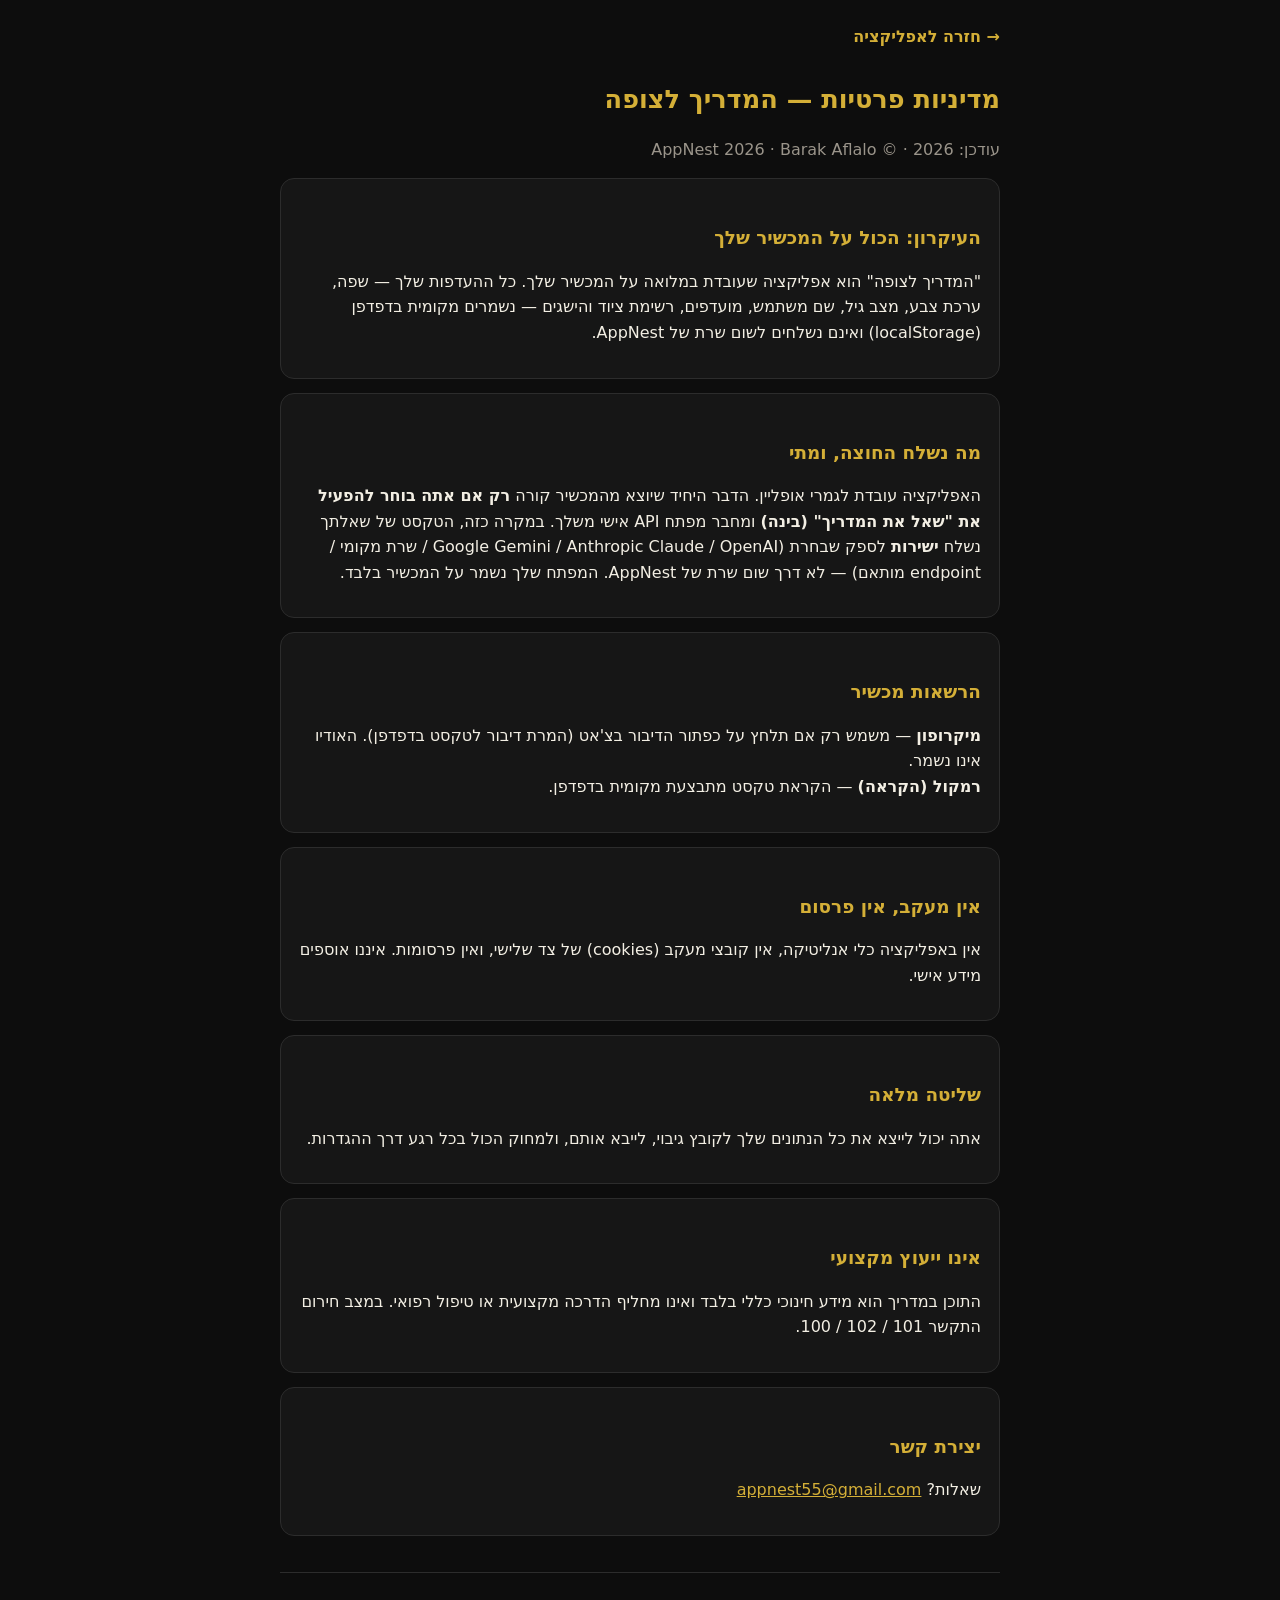
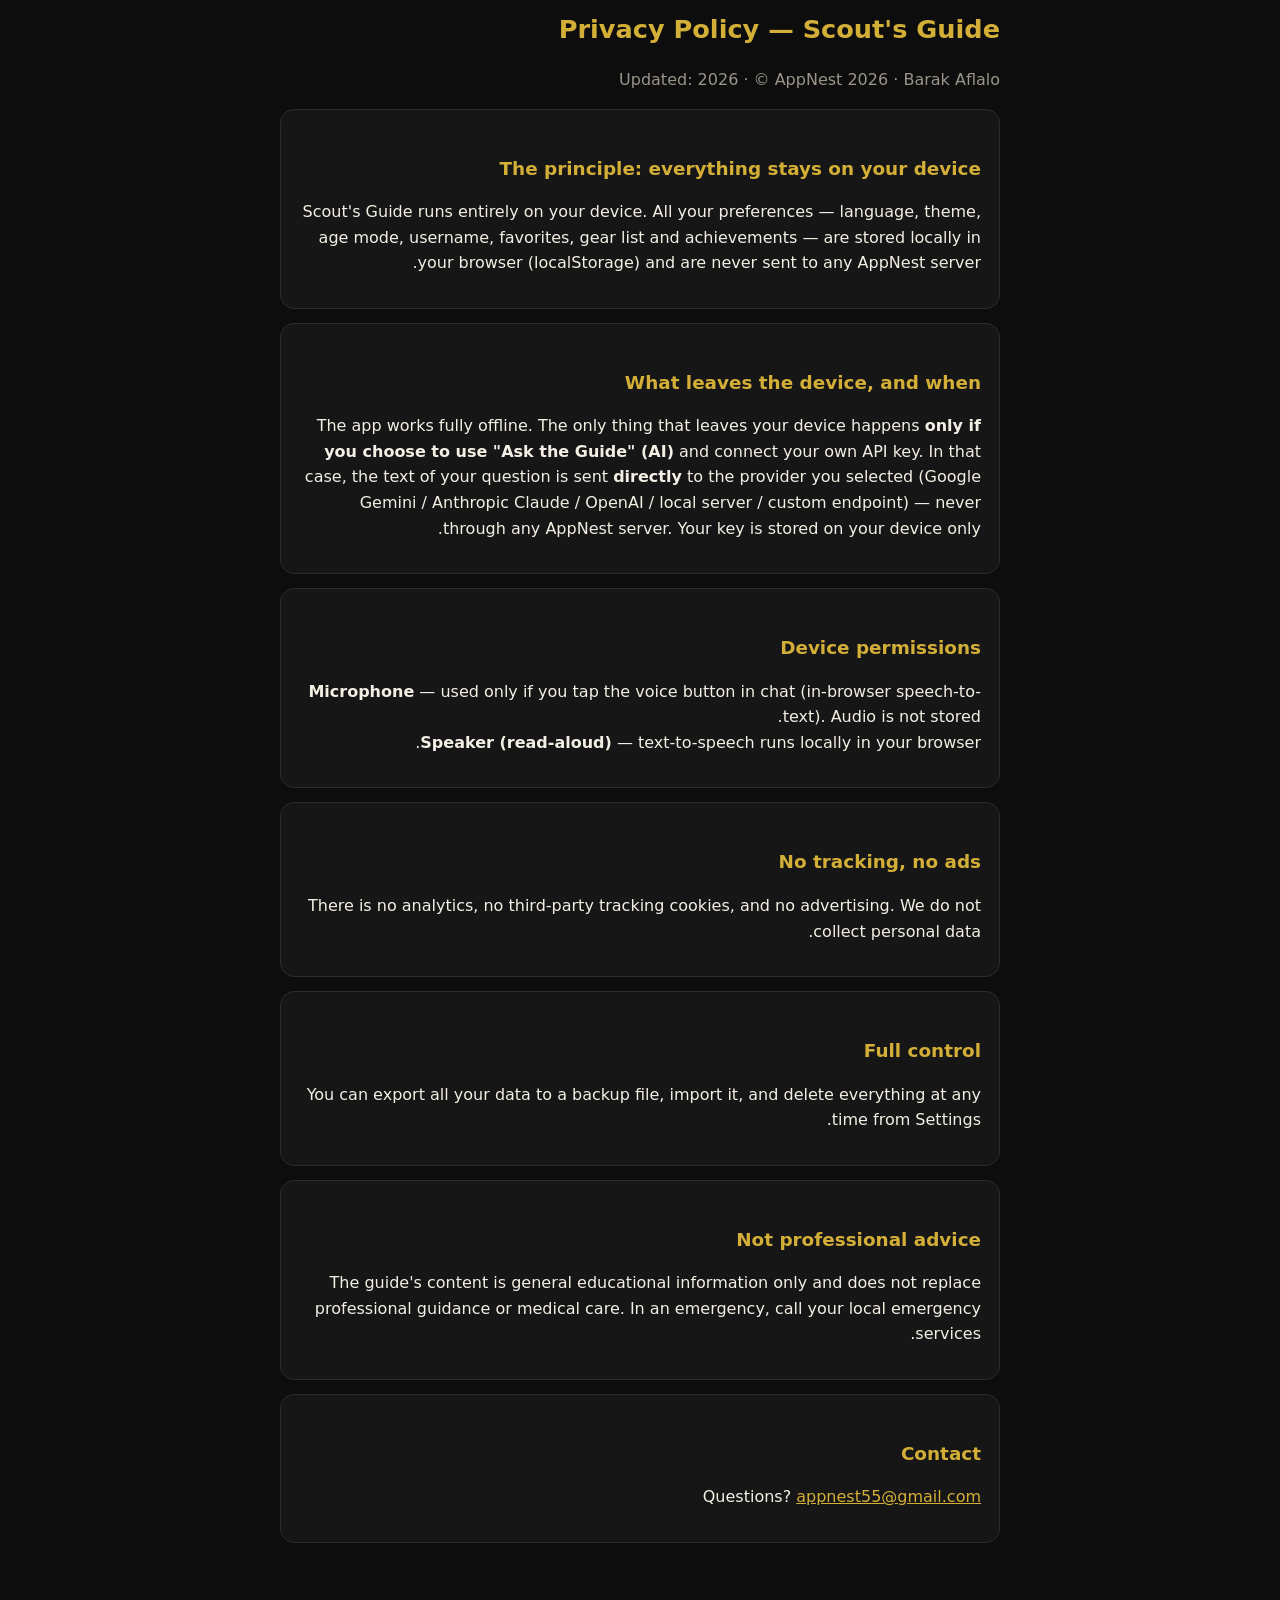
==== privacy_policy.html @ d397d105 "Add files via upload" ====
<!DOCTYPE html>
<html lang="he" dir="rtl">
<head>
<meta charset="UTF-8">
<meta name="viewport" content="width=device-width, initial-scale=1">
<title>מדיניות פרטיות — המדריך לצופה</title>
<style>
:root{--accent:#d4af37;--bg:#0d0d0d;--card:#161616;--text:#f3efe4;--muted:#9a948a;--line:#2c2c2c;}
body{margin:0;background:var(--bg);color:var(--text);font-family:"Segoe UI",system-ui,Arial,sans-serif;line-height:1.6;}
.wrap{max-width:720px;margin:0 auto;padding:24px 18px 60px;}
h1{color:var(--accent);font-size:1.6em;} h2{color:var(--accent);font-size:1.15em;margin-top:28px;}
.card{background:var(--card);border:1px solid var(--line);border-radius:14px;padding:16px 18px;margin:14px 0;}
a{color:var(--accent);} .muted{color:var(--muted);} hr{border:none;border-top:1px solid var(--line);margin:36px 0;}
.back{display:inline-block;color:var(--accent);text-decoration:none;font-weight:700;margin-bottom:12px;}
</style>
</head>
<body>
<div class="wrap">
<a class="back" href="index.html">→ חזרה לאפליקציה</a>

<!-- ===== HEBREW ===== -->
<h1>מדיניות פרטיות — המדריך לצופה</h1>
<p class="muted">עודכן: 2026 · © AppNest 2026 · Barak Aflalo</p>

<div class="card">
<h2>העיקרון: הכול על המכשיר שלך</h2>
<p>"המדריך לצופה" הוא אפליקציה שעובדת במלואה על המכשיר שלך. כל ההעדפות שלך — שפה, ערכת צבע, מצב גיל, שם משתמש, מועדפים, רשימת ציוד והישגים — נשמרים מקומית בדפדפן (localStorage) ואינם נשלחים לשום שרת של AppNest.</p>
</div>

<div class="card">
<h2>מה נשלח החוצה, ומתי</h2>
<p>האפליקציה עובדת לגמרי אופליין. הדבר היחיד שיוצא מהמכשיר קורה <b>רק אם אתה בוחר להפעיל את "שאל את המדריך" (בינה)</b> ומחבר מפתח API אישי משלך. במקרה כזה, הטקסט של שאלתך נשלח <b>ישירות</b> לספק שבחרת (Google Gemini / Anthropic Claude / OpenAI / שרת מקומי / endpoint מותאם) — לא דרך שום שרת של AppNest. המפתח שלך נשמר על המכשיר בלבד.</p>
</div>

<div class="card">
<h2>הרשאות מכשיר</h2>
<p><b>מיקרופון</b> — משמש רק אם תלחץ על כפתור הדיבור בצ'אט (המרת דיבור לטקסט בדפדפן). האודיו אינו נשמר.<br>
<b>רמקול (הקראה)</b> — הקראת טקסט מתבצעת מקומית בדפדפן.</p>
</div>

<div class="card">
<h2>אין מעקב, אין פרסום</h2>
<p>אין באפליקציה כלי אנליטיקה, אין קובצי מעקב (cookies) של צד שלישי, ואין פרסומות. איננו אוספים מידע אישי.</p>
</div>

<div class="card">
<h2>שליטה מלאה</h2>
<p>אתה יכול לייצא את כל הנתונים שלך לקובץ גיבוי, לייבא אותם, ולמחוק הכול בכל רגע דרך ההגדרות.</p>
</div>

<div class="card">
<h2>אינו ייעוץ מקצועי</h2>
<p>התוכן במדריך הוא מידע חינוכי כללי בלבד ואינו מחליף הדרכה מקצועית או טיפול רפואי. במצב חירום התקשר 101 / 102 / 100.</p>
</div>

<div class="card">
<h2>יצירת קשר</h2>
<p>שאלות? <a href="mailto:appnest55@gmail.com">appnest55@gmail.com</a></p>
</div>

<hr>

<!-- ===== ENGLISH ===== -->
<h1>Privacy Policy — Scout's Guide</h1>
<p class="muted">Updated: 2026 · © AppNest 2026 · Barak Aflalo</p>

<div class="card">
<h2>The principle: everything stays on your device</h2>
<p>Scout's Guide runs entirely on your device. All your preferences — language, theme, age mode, username, favorites, gear list and achievements — are stored locally in your browser (localStorage) and are never sent to any AppNest server.</p>
</div>

<div class="card">
<h2>What leaves the device, and when</h2>
<p>The app works fully offline. The only thing that leaves your device happens <b>only if you choose to use "Ask the Guide" (AI)</b> and connect your own API key. In that case, the text of your question is sent <b>directly</b> to the provider you selected (Google Gemini / Anthropic Claude / OpenAI / local server / custom endpoint) — never through any AppNest server. Your key is stored on your device only.</p>
</div>

<div class="card">
<h2>Device permissions</h2>
<p><b>Microphone</b> — used only if you tap the voice button in chat (in-browser speech-to-text). Audio is not stored.<br>
<b>Speaker (read-aloud)</b> — text-to-speech runs locally in your browser.</p>
</div>

<div class="card">
<h2>No tracking, no ads</h2>
<p>There is no analytics, no third-party tracking cookies, and no advertising. We do not collect personal data.</p>
</div>

<div class="card">
<h2>Full control</h2>
<p>You can export all your data to a backup file, import it, and delete everything at any time from Settings.</p>
</div>

<div class="card">
<h2>Not professional advice</h2>
<p>The guide's content is general educational information only and does not replace professional guidance or medical care. In an emergency, call your local emergency services.</p>
</div>

<div class="card">
<h2>Contact</h2>
<p>Questions? <a href="mailto:appnest55@gmail.com">appnest55@gmail.com</a></p>
</div>

</div>
</body>
</html>
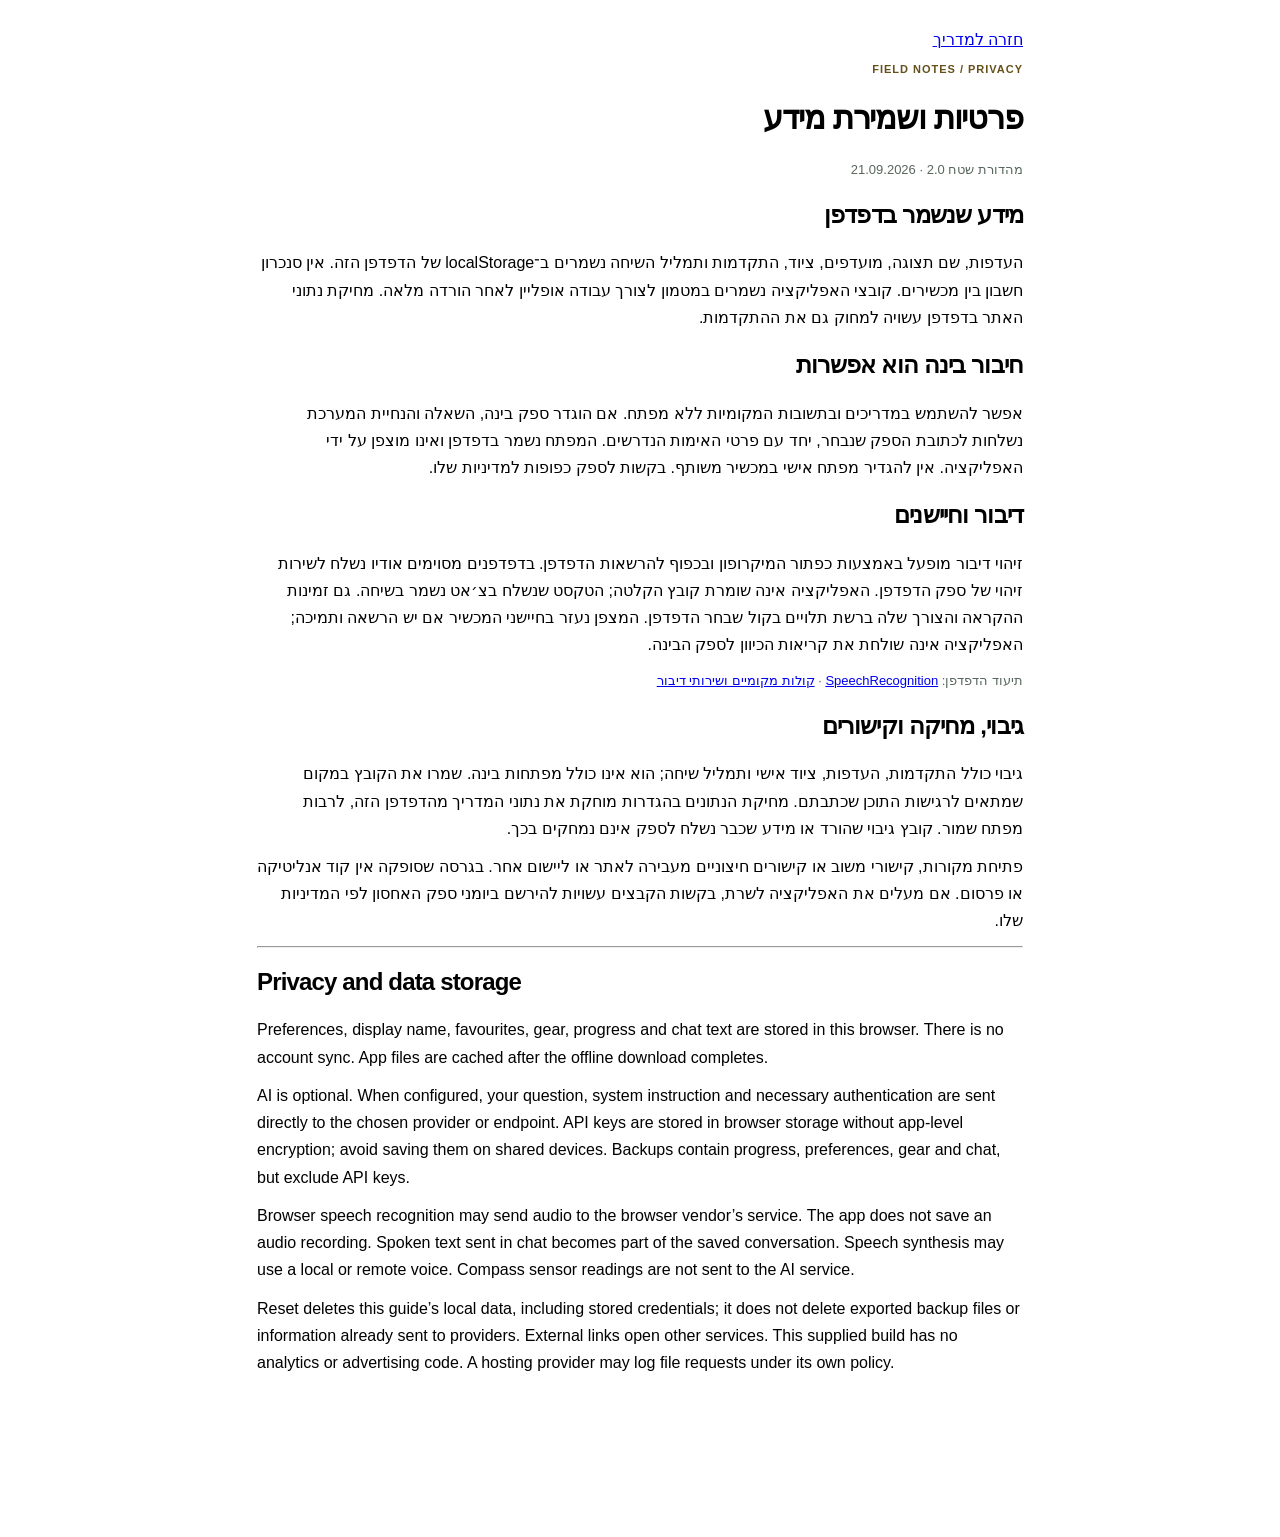
==== commit 1b7cce74: "Add files via upload" ====
--- a/privacy_policy.html
+++ b/privacy_policy.html
@@ -1,105 +1 @@
-<!DOCTYPE html>
-<html lang="he" dir="rtl">
-<head>
-<meta charset="UTF-8">
-<meta name="viewport" content="width=device-width, initial-scale=1">
-<title>מדיניות פרטיות — המדריך לצופה</title>
-<style>
-:root{--accent:#d4af37;--bg:#0d0d0d;--card:#161616;--text:#f3efe4;--muted:#9a948a;--line:#2c2c2c;}
-body{margin:0;background:var(--bg);color:var(--text);font-family:"Segoe UI",system-ui,Arial,sans-serif;line-height:1.6;}
-.wrap{max-width:720px;margin:0 auto;padding:24px 18px 60px;}
-h1{color:var(--accent);font-size:1.6em;} h2{color:var(--accent);font-size:1.15em;margin-top:28px;}
-.card{background:var(--card);border:1px solid var(--line);border-radius:14px;padding:16px 18px;margin:14px 0;}
-a{color:var(--accent);} .muted{color:var(--muted);} hr{border:none;border-top:1px solid var(--line);margin:36px 0;}
-.back{display:inline-block;color:var(--accent);text-decoration:none;font-weight:700;margin-bottom:12px;}
-</style>
-</head>
-<body>
-<div class="wrap">
-<a class="back" href="index.html">→ חזרה לאפליקציה</a>
-
-<!-- ===== HEBREW ===== -->
-<h1>מדיניות פרטיות — המדריך לצופה</h1>
-<p class="muted">עודכן: 2026 · © AppNest 2026 · Barak Aflalo</p>
-
-<div class="card">
-<h2>העיקרון: הכול על המכשיר שלך</h2>
-<p>"המדריך לצופה" הוא אפליקציה שעובדת במלואה על המכשיר שלך. כל ההעדפות שלך — שפה, ערכת צבע, מצב גיל, שם משתמש, מועדפים, רשימת ציוד והישגים — נשמרים מקומית בדפדפן (localStorage) ואינם נשלחים לשום שרת של AppNest.</p>
-</div>
-
-<div class="card">
-<h2>מה נשלח החוצה, ומתי</h2>
-<p>האפליקציה עובדת לגמרי אופליין. הדבר היחיד שיוצא מהמכשיר קורה <b>רק אם אתה בוחר להפעיל את "שאל את המדריך" (בינה)</b> ומחבר מפתח API אישי משלך. במקרה כזה, הטקסט של שאלתך נשלח <b>ישירות</b> לספק שבחרת (Google Gemini / Anthropic Claude / OpenAI / שרת מקומי / endpoint מותאם) — לא דרך שום שרת של AppNest. המפתח שלך נשמר על המכשיר בלבד.</p>
-</div>
-
-<div class="card">
-<h2>הרשאות מכשיר</h2>
-<p><b>מיקרופון</b> — משמש רק אם תלחץ על כפתור הדיבור בצ'אט (המרת דיבור לטקסט בדפדפן). האודיו אינו נשמר.<br>
-<b>רמקול (הקראה)</b> — הקראת טקסט מתבצעת מקומית בדפדפן.</p>
-</div>
-
-<div class="card">
-<h2>אין מעקב, אין פרסום</h2>
-<p>אין באפליקציה כלי אנליטיקה, אין קובצי מעקב (cookies) של צד שלישי, ואין פרסומות. איננו אוספים מידע אישי.</p>
-</div>
-
-<div class="card">
-<h2>שליטה מלאה</h2>
-<p>אתה יכול לייצא את כל הנתונים שלך לקובץ גיבוי, לייבא אותם, ולמחוק הכול בכל רגע דרך ההגדרות.</p>
-</div>
-
-<div class="card">
-<h2>אינו ייעוץ מקצועי</h2>
-<p>התוכן במדריך הוא מידע חינוכי כללי בלבד ואינו מחליף הדרכה מקצועית או טיפול רפואי. במצב חירום התקשר 101 / 102 / 100.</p>
-</div>
-
-<div class="card">
-<h2>יצירת קשר</h2>
-<p>שאלות? <a href="mailto:appnest55@gmail.com">appnest55@gmail.com</a></p>
-</div>
-
-<hr>
-
-<!-- ===== ENGLISH ===== -->
-<h1>Privacy Policy — Scout's Guide</h1>
-<p class="muted">Updated: 2026 · © AppNest 2026 · Barak Aflalo</p>
-
-<div class="card">
-<h2>The principle: everything stays on your device</h2>
-<p>Scout's Guide runs entirely on your device. All your preferences — language, theme, age mode, username, favorites, gear list and achievements — are stored locally in your browser (localStorage) and are never sent to any AppNest server.</p>
-</div>
-
-<div class="card">
-<h2>What leaves the device, and when</h2>
-<p>The app works fully offline. The only thing that leaves your device happens <b>only if you choose to use "Ask the Guide" (AI)</b> and connect your own API key. In that case, the text of your question is sent <b>directly</b> to the provider you selected (Google Gemini / Anthropic Claude / OpenAI / local server / custom endpoint) — never through any AppNest server. Your key is stored on your device only.</p>
-</div>
-
-<div class="card">
-<h2>Device permissions</h2>
-<p><b>Microphone</b> — used only if you tap the voice button in chat (in-browser speech-to-text). Audio is not stored.<br>
-<b>Speaker (read-aloud)</b> — text-to-speech runs locally in your browser.</p>
-</div>
-
-<div class="card">
-<h2>No tracking, no ads</h2>
-<p>There is no analytics, no third-party tracking cookies, and no advertising. We do not collect personal data.</p>
-</div>
-
-<div class="card">
-<h2>Full control</h2>
-<p>You can export all your data to a backup file, import it, and delete everything at any time from Settings.</p>
-</div>
-
-<div class="card">
-<h2>Not professional advice</h2>
-<p>The guide's content is general educational information only and does not replace professional guidance or medical care. In an emergency, call your local emergency services.</p>
-</div>
-
-<div class="card">
-<h2>Contact</h2>
-<p>Questions? <a href="mailto:appnest55@gmail.com">appnest55@gmail.com</a></p>
-</div>
-
-</div>
-</body>
-</html>
+<!doctype html><html lang="he" dir="rtl"><meta charset="utf-8"><meta name="viewport" content="width=device-width,initial-scale=1"><title>פרטיות · המדריך לצופה</title><link rel="stylesheet" href="pro.css"><body data-mode="light"><main class="wrap" style="max-width:850px"><a href="index.html">חזרה למדריך</a><p class="p-eyebrow">FIELD NOTES / PRIVACY</p><h1>פרטיות ושמירת מידע</h1><p class="p-subtle">מהדורת שטח 2.0 · 21.09.2026</p><h2>מידע שנשמר בדפדפן</h2><p>העדפות, שם תצוגה, מועדפים, ציוד, התקדמות ותמליל השיחה נשמרים ב־localStorage של הדפדפן הזה. אין סנכרון חשבון בין מכשירים. קובצי האפליקציה נשמרים במטמון לצורך עבודה אופליין לאחר הורדה מלאה. מחיקת נתוני האתר בדפדפן עשויה למחוק גם את ההתקדמות.</p><h2>חיבור בינה הוא אפשרות</h2><p>אפשר להשתמש במדריכים ובתשובות המקומיות ללא מפתח. אם הוגדר ספק בינה, השאלה והנחיית המערכת נשלחות לכתובת הספק שנבחר, יחד עם פרטי האימות הנדרשים. המפתח נשמר בדפדפן ואינו מוצפן על ידי האפליקציה. אין להגדיר מפתח אישי במכשיר משותף. בקשות לספק כפופות למדיניות שלו.</p><h2>דיבור וחיישנים</h2><p>זיהוי דיבור מופעל באמצעות כפתור המיקרופון ובכפוף להרשאות הדפדפן. בדפדפנים מסוימים אודיו נשלח לשירות זיהוי של ספק הדפדפן. האפליקציה אינה שומרת קובץ הקלטה; הטקסט שנשלח בצ׳אט נשמר בשיחה. גם זמינות ההקראה והצורך שלה ברשת תלויים בקול שבחר הדפדפן. המצפן נעזר בחיישני המכשיר אם יש הרשאה ותמיכה; האפליקציה אינה שולחת את קריאות הכיוון לספק הבינה.</p><p class="p-subtle">תיעוד הדפדפן: <a href="https://developer.mozilla.org/en-US/docs/Web/API/SpeechRecognition">SpeechRecognition</a> · <a href="https://developer.mozilla.org/en-US/docs/Web/API/SpeechSynthesisVoice/localService">קולות מקומיים ושירותי דיבור</a></p><h2>גיבוי, מחיקה וקישורים</h2><p>גיבוי כולל התקדמות, העדפות, ציוד אישי ותמליל שיחה; הוא אינו כולל מפתחות בינה. שמרו את הקובץ במקום שמתאים לרגישות התוכן שכתבתם. מחיקת הנתונים בהגדרות מוחקת את נתוני המדריך מהדפדפן הזה, לרבות מפתח שמור. קובץ גיבוי שהורד או מידע שכבר נשלח לספק אינם נמחקים בכך.</p><p>פתיחת מקורות, קישורי משוב או קישורים חיצוניים מעבירה לאתר או ליישום אחר. בגרסה שסופקה אין קוד אנליטיקה או פרסום. אם מעלים את האפליקציה לשרת, בקשות הקבצים עשויות להירשם ביומני ספק האחסון לפי המדיניות שלו.</p><hr><section lang="en" dir="ltr"><h1>Privacy and data storage</h1><p>Preferences, display name, favourites, gear, progress and chat text are stored in this browser. There is no account sync. App files are cached after the offline download completes.</p><p>AI is optional. When configured, your question, system instruction and necessary authentication are sent directly to the chosen provider or endpoint. API keys are stored in browser storage without app-level encryption; avoid saving them on shared devices. Backups contain progress, preferences, gear and chat, but exclude API keys.</p><p>Browser speech recognition may send audio to the browser vendor’s service. The app does not save an audio recording. Spoken text sent in chat becomes part of the saved conversation. Speech synthesis may use a local or remote voice. Compass sensor readings are not sent to the AI service.</p><p>Reset deletes this guide’s local data, including stored credentials; it does not delete exported backup files or information already sent to providers. External links open other services. This supplied build has no analytics or advertising code. A hosting provider may log file requests under its own policy.</p></section></main></body></html>
--- a/pro.css
+++ b/pro.css
@@ -0,0 +1,106 @@
+/* Field Edition · responsive, RTL-first, local assets only */
+:root{--bg:#121b18;--card:#1b2721;--card2:#233128;--text:#f4f1e7;--muted:#b3bcb2;--line:#36473d;--accent:#e0b35c;--accent-soft:#e0b35c18;--p-serif:Georgia,"Times New Roman",serif}
+[data-mode=light]{--bg:#f6f3eb;--card:#fffdf7;--card2:#edeadf;--text:#243b30;--muted:#58675d;--line:#d7dbd0;--accent:#655019;--accent-soft:#ad8b3920}
+*{box-sizing:border-box}html{scroll-padding-top:88px}body{font-family:"Segoe UI",Arial,sans-serif;line-height:1.7;margin:0;padding-bottom:95px}
+button,input,select,textarea{font:inherit}button{cursor:pointer}button:disabled{cursor:default;opacity:.4}
+button:focus-visible,a:focus-visible,input:focus-visible,select:focus-visible,summary:focus-visible{outline:3px solid var(--accent);outline-offset:4px}
+h1:focus{outline:none}h1,h2,h3,p{overflow-wrap:anywhere}h1,h2,h3{line-height:1.2;letter-spacing:-.035em}p{margin:.7em 0}
+.wrap{max-width:1280px;margin:auto;padding:26px 42px 55px}.topbar{padding:13px max(24px,calc((100vw - 1196px)/2));background:var(--bg);border-bottom:1px solid var(--line);height:70px;gap:10px}
+.brand{font-size:18px;letter-spacing:-.03em}.brand svg{width:30px;height:30px}.iconbtn{background:transparent;border:1px solid var(--line);width:38px;height:38px;border-radius:50%;font-size:18px}
+.btn{border-radius:6px;padding:10px 20px;min-height:46px;line-height:1.5;font-weight:650;background:var(--accent);color:var(--bg);border:1px solid var(--accent);box-shadow:none}
+[data-mode=light] .btn:not(.ghost){background:#244334;border-color:#244334;color:#fffdf7}.btn.ghost{color:var(--text);background:transparent;border-color:var(--line)}
+.btn:hover:not(:disabled){filter:brightness(1.12)}.p-eyebrow{display:block;font-size:11px;letter-spacing:.17em;line-height:1.5;font-weight:750;color:var(--accent)}[dir=rtl] .p-eyebrow{letter-spacing:.09em}
+.p-subtle{color:var(--muted);font-size:13px}.lead{font-size:19px;line-height:1.75;color:var(--muted)}
+.p-hero{position:relative;min-height:480px;border-radius:12px;overflow:hidden;padding:0;display:flex;align-items:center;text-align:start;margin:0 0 24px;background:#1a2d25}
+.p-hero>img{position:absolute;width:100%;height:100%;object-fit:cover;inset:0;object-position:center 55%}
+.p-hero-shade{position:absolute;inset:0;background:linear-gradient(270deg,rgba(8,26,18,.88),rgba(8,26,18,.5) 48%,rgba(8,26,18,.05) 80%)}
+[dir=ltr] .p-hero-shade{background:linear-gradient(90deg,rgba(8,26,18,.88),rgba(8,26,18,.5) 48%,rgba(8,26,18,.05) 80%)}
+.p-hero-copy{position:relative;padding:50px 52px;max-width:640px;z-index:1}.p-hero .p-eyebrow{color:#edca85}
+.p-hero h1{font-size:clamp(46px,5.6vw,76px);line-height:1.03;font-weight:700;margin:25px 0 22px;color:#fffaf0;letter-spacing:-.055em}
+.p-hero p{color:#e6eee4;max-width:390px;font-size:17px;line-height:1.75;margin-bottom:26px}
+.p-hero .p-primary{background:#e8c279!important;color:#193025!important;border:0;padding:13px 23px}
+.p-primary span{margin-inline-start:28px}.p-hero-index{position:absolute;inset-inline-end:34px;bottom:28px;color:#fff;display:grid;grid-template-columns:auto auto;gap:0 12px;align-items:center}
+.p-hero-index b{font-size:30px;font-weight:400;line-height:1.2;font-family:var(--p-serif);direction:ltr}.p-hero-index span{font-size:10px;letter-spacing:.12em}
+.p-search{border:1px solid var(--line);background:var(--card);padding:9px 18px;min-height:61px;border-radius:7px;margin:0 0 13px}
+.p-search input{font-size:16px;min-width:0}.p-search>span{font-size:18px;filter:grayscale(1)}
+.p-toolbar{display:flex;gap:10px;flex-wrap:wrap;align-items:center;margin:0 0 32px}.p-toolbar button{border:1px solid var(--line);border-radius:5px;background:transparent;color:var(--text);padding:8px 15px;min-height:44px;font-size:13px}.p-toolbar button:hover{background:var(--card2)}
+.p-toolbar span{margin-inline-start:9px;color:var(--muted)}.p-toolbar .p-emergency-link{margin-inline-start:auto;color:#ed8c77;border-color:#a0524060}
+[data-mode=light] .p-toolbar .p-emergency-link{color:#9b3629}
+.p-section-title{display:flex;justify-content:space-between;align-items:end;gap:20px;margin:28px 0 20px}.p-section-title h2{font-size:30px;margin:8px 0 0}.p-section-title>.p-subtle{max-width:260px}
+.p-cat-grid{display:grid;grid-template-columns:repeat(4,minmax(0,1fr));gap:28px 22px}
+.p-cat{border:0;color:var(--text);background:none;padding:0;text-align:start;min-width:0;border-radius:8px}
+.p-cat-photo{position:relative;aspect-ratio:4/3;overflow:hidden;border-radius:7px;background:var(--card2)}
+.p-cat-photo img{width:100%;height:100%;object-fit:cover;transition:transform .3s;display:block}
+.p-cat:hover .p-cat-photo img{transform:scale(1.035)}.p-cat-number{position:absolute;top:11px;inset-inline-start:11px;font-size:12px;color:#fff;background:#152f21dc;border:1px solid #ffffff45;padding:2px 8px;border-radius:3px;direction:ltr}
+.p-cat-copy{padding:14px 0 8px;display:flex;gap:10px;justify-content:space-between}.p-cat-copy h3{font-size:21px;margin:0 0 7px;font-weight:650}.p-cat-copy p{font-size:12px;margin:0;color:var(--muted)}.p-cat-count{font-size:22px;line-height:1.2;font-family:var(--p-serif);color:var(--muted);text-align:center;border-inline-start:1px solid var(--line);padding-inline-start:12px}.p-cat-count small{display:block;font-family:"Segoe UI",Arial,sans-serif;font-size:8px;letter-spacing:.07em;margin-top:6px}
+.p-feature{margin:56px 0 26px;border-block:1px solid var(--line);display:grid;grid-template-columns:1.2fr 1fr;gap:40px;align-items:center;padding:34px 0}
+.p-feature>img{width:100%;height:420px;object-fit:cover;object-position:center;border-radius:8px;background:#ebeae4}.p-feature>div{padding:24px 22px}.p-feature h2{font-size:50px;line-height:1.08;margin:18px 0}.p-feature p{font-size:17px;line-height:1.8;max-width:390px;color:var(--muted);margin:20px 0 28px}
+.p-progress-line{display:flex;gap:20px;align-items:center;justify-content:space-between;padding:20px 0}.p-progress-line strong{font-size:32px;font-family:var(--p-serif);margin-inline-end:10px}.p-progress-line small{display:block;color:var(--muted);font-size:12px}
+.p-category-banner{height:225px;position:relative;margin:8px 0 25px;border-radius:8px;overflow:hidden;background:var(--card2)}.p-category-banner img{width:100%;height:100%;object-fit:cover;object-position:center 48%}.p-category-banner .p-eyebrow{position:absolute;inset-inline-start:22px;bottom:20px;background:#152f21e8;padding:8px 13px;color:#f4e7cd}
+#listTitle{font-size:44px;color:var(--text)!important;margin:10px 0}#listSub{max-width:850px;font-size:17px;line-height:1.8}
+.p-list-tools{display:flex;gap:18px;padding:20px 0;margin:8px 0}.p-list-tools label{font-size:12px;color:var(--muted);flex:1;max-width:620px}.p-list-tools label:last-child{max-width:200px}
+.p-list-tools input,.p-list-tools select{display:block;width:100%;margin-top:6px;background:var(--card);color:var(--text);border:1px solid var(--line);border-radius:5px;padding:12px;min-height:46px}
+.p-row{border-block-end:1px solid var(--line);display:flex;align-items:center;gap:12px;min-width:0}
+.p-row-main{flex:1;border:0;background:transparent;color:var(--text);display:flex;align-items:center;text-align:start;gap:22px;padding:21px 0;min-width:0}
+.p-row-main:hover h3{color:var(--accent)}.p-row-main[aria-disabled=true]{opacity:.6}
+.p-row-index{font-family:var(--p-serif);font-size:23px;min-width:30px;color:var(--muted);align-self:flex-start;margin-top:18px;direction:ltr}
+.p-row-main h3{font-size:20px;margin:7px 0}.p-row-main p{margin:0;line-height:1.65;font-size:14px;color:var(--muted);max-width:900px}.p-row-meta{font-size:10px;letter-spacing:.05em;color:var(--accent)}
+.p-row-arrow{font-size:25px;margin-inline-start:auto;padding-inline-start:15px}.p-save{background:transparent;border:1px solid var(--line);color:var(--muted);min-width:43px;min-height:43px;font-size:24px;border-radius:50%;flex-shrink:0}
+.p-save[aria-pressed=true]{color:var(--accent);border-color:var(--accent)}.p-empty{text-align:center;padding:45px 10px;color:var(--muted)}
+.p-breadcrumb{display:flex;gap:12px;align-items:center;font-size:13px;margin:15px 0 30px;color:var(--muted)}.p-breadcrumb button{background:transparent;border:0;color:inherit;padding:3px 0;min-height:35px}
+.p-detail-header{max-width:970px;margin:0 0 27px}.p-title-row{display:flex;gap:20px;align-items:center;justify-content:space-between}.p-title-row h1{font-size:clamp(32px,4.3vw,54px);color:var(--text);margin:15px 0}.p-detail-header .lead{max-width:860px;margin:4px 0 20px}
+.p-detail-meta{display:flex;align-items:center;gap:12px;flex-wrap:wrap;font-size:12px;color:var(--muted)}.p-detail-meta>span{padding-inline-end:14px;border-inline-end:1px solid var(--line)}
+.p-detail-meta button{border:0;background:transparent;color:var(--text);padding:7px;min-height:38px}
+.p-warning{background:#b7752213;border:1px solid #ba884345;border-inline-start:4px solid #c08c40;padding:18px 24px;margin:26px 0 32px;border-radius:5px;font-size:14px}.p-warning strong{color:var(--accent);font-size:16px}.p-warning ul{padding-inline-start:21px;margin:7px 0}.p-warning li+li{margin-top:8px}
+.p-call{display:inline-block;color:#fff!important;background:#9c352a;padding:8px 16px;text-decoration:none;border-radius:4px;margin-top:9px}
+.p-detail-layout{display:grid;grid-template-columns:minmax(0,1fr) 270px;gap:44px}.p-guide-main,.p-guide-side{min-width:0}.p-guide-main h2,.p-guide-side h2{font-size:23px;margin:0 0 12px}
+.p-context{margin:0 0 30px}.p-context p{font-size:17px;line-height:1.9}.p-equipment{border-block:1px solid var(--line);padding:24px 0}.p-equipment h2{margin-top:12px}.p-equipment p{font-size:14px;line-height:1.85;color:var(--muted);margin-bottom:18px}.p-equipment .btn{font-size:12px;width:100%}
+.p-side-photo{margin:24px 0}.p-side-photo img{width:100%;height:200px;object-fit:cover;border-radius:5px}.p-side-photo figcaption{font-size:10px;line-height:1.5;color:var(--muted);margin:7px 0}
+.p-related{border-top:1px solid var(--line);padding-top:22px}.p-related h2{font-size:18px}.p-related button{width:100%;text-align:start;background:transparent;border:0;border-bottom:1px solid var(--line);color:var(--text);padding:12px 0;font-size:13px}
+.p-step-section .p-section-title{margin-top:0}.p-step-card{background:var(--card);border:1px solid var(--line);border-radius:8px;overflow:hidden}
+.p-step-art{display:block;background:#f6f3e9;width:100%;border:0;position:relative;padding:22px;min-height:190px;border-bottom:1px solid var(--line);color:#29483f}
+.p-step-art img{display:block;max-height:380px;width:100%;object-fit:contain;margin:0 auto}.p-step-art span{position:absolute;inset-inline-end:12px;bottom:10px;padding:3px 9px;background:#fffdf4f0;border:1px solid #ccd5c8;border-radius:3px;font-size:10px}
+.p-svg svg{height:210px;width:100%;--accent:#987334;--muted:#52785f;--card2:#f6f3e9;--text:#1f3b2c}
+.p-step-copy{padding:27px 30px;display:flex;gap:27px}.p-step-count{font-size:33px;font-family:var(--p-serif);color:var(--accent);white-space:nowrap;direction:ltr;line-height:1.2}.p-step-count>span{font-size:14px;color:var(--muted)}.p-step-copy h3{font-size:23px;margin:0 0 13px}.p-step-copy p{margin:0;font-size:18px;line-height:1.9}
+.p-step-controls{display:flex;align-items:center;justify-content:space-between;gap:12px;margin-top:16px}.p-step-dots{display:flex;gap:6px;flex-wrap:wrap;justify-content:center}
+.p-step-dots button{border:1px solid var(--line);background:none;color:var(--muted);min-height:36px;min-width:36px;border-radius:50%;font-size:12px}.p-step-dots button[aria-current=step]{background:var(--accent);color:var(--bg);border-color:var(--accent)}
+.p-art-credit{font-size:10px;color:var(--muted);text-align:center;margin:11px 0 24px}
+.p-all-steps{padding:16px 0;border-block:1px solid var(--line);margin:26px 0}.p-all-steps summary{cursor:pointer;font-weight:650;font-size:16px;padding:5px 0}.p-all-steps ol{padding-inline-start:27px;margin-bottom:8px}.p-all-steps li{padding:12px 7px;font-size:17px;line-height:1.9}.p-all-steps li::marker{color:var(--accent);font-weight:bold}
+.p-note{display:flex;gap:19px;padding:23px 0;border-bottom:1px solid var(--line)}.p-note>span{border:1px solid var(--line);border-radius:50%;width:34px;height:34px;flex-shrink:0;text-align:center;font-size:20px;color:var(--accent)}.p-note h2{font-size:20px}.p-note p{margin:0;font-size:16px;line-height:1.9}
+.p-practice{margin:30px 0}.p-practice p{font-size:11px;color:var(--muted)}.p-practice button[aria-pressed=true]{background:var(--card2);color:var(--text);border-color:var(--line)}
+.p-sources{font-size:12px;line-height:1.8;color:var(--muted);border-top:1px solid var(--line);padding:19px 0}.p-sources summary{cursor:pointer;color:var(--text)}.p-sources a{overflow-wrap:anywhere}
+.p-packing{margin:0 0 32px;border:1px solid var(--line);border-radius:8px;overflow:hidden}.p-packing>img{width:100%;display:block;max-height:420px;object-fit:cover}.p-packing>div{padding:23px}.p-zone{display:flex;gap:14px;margin-top:19px}.p-zone>b{font-family:var(--p-serif);font-size:23px;color:var(--accent)}.p-zone h3{font-size:17px;margin:0}.p-zone p{font-size:14px;color:var(--muted);margin:6px 0}
+.p-essentials-grid{display:grid;grid-template-columns:1fr 1fr;gap:36px;margin-top:36px}.p-essentials-grid h2{font-size:24px;border-bottom:2px solid var(--accent);padding-bottom:16px}.p-essentials-grid .p-row-arrow{display:none}.p-essentials-grid .p-row-main{gap:13px}
+.p-bottom{position:fixed;bottom:0;inset-inline:0;display:flex;justify-content:center;background:var(--bg);border-top:1px solid var(--line);z-index:50;padding:9px 12px calc(9px + env(safe-area-inset-bottom));box-shadow:0 -4px 20px #00000010;gap:10px}
+.p-bottom button{background:none;color:var(--muted);border:0;min-height:40px;padding:8px 25px;border-radius:4px;font-size:13px}.p-bottom button[aria-current=page]{color:var(--text);background:var(--card2)}.p-bottom .p-nav-emergency{color:#d87765;border-inline-start:1px solid var(--line);border-radius:0}
+.fab{bottom:87px;inset-inline-end:22px;right:auto;border-radius:7px;font-size:13px;padding:11px 16px;box-shadow:0 5px 20px #0003}
+.p-skip{position:fixed;top:-100px;inset-inline-start:15px;z-index:1000;background:var(--accent);color:var(--bg);padding:10px}.p-skip:focus{top:9px}
+.p-emergency{max-width:900px;margin:20px auto}.p-emergency h1{font-size:48px}.p-emergency ol{line-height:2.1;font-size:19px;padding-inline-start:25px;margin:28px 0}
+.p-call-grid{display:grid;grid-template-columns:repeat(3,1fr);gap:15px}.p-call-grid a{display:flex;flex-direction:column;text-align:center;border:1px solid #b8695a77;border-radius:7px;padding:19px 10px;color:var(--text);text-decoration:none;background:#9c352a13}.p-call-grid b{font-size:42px;color:#d97b67;direction:ltr}
+#visualZoom{max-width:min(95vw,1100px);width:95vw;background:var(--card);color:var(--text);border:1px solid var(--line);border-radius:8px}#visualZoom img{max-height:75vh;object-fit:contain;background:#faf8f0;width:100%}
+.appnest-badge,.visual-footer{color:var(--muted);font-size:11px;text-align:center;padding:18px 0 0}
+.msg{white-space:pre-wrap;overflow-wrap:anywhere}.chatpanel{z-index:70;bottom:78px}.card{border-radius:7px}.backbtn{min-height:40px}
+[hidden]{display:none!important}.screen:not(.active){display:none!important}
+@media(min-width:1000px){#settings,#checklist,#favorites,#achievements{max-width:920px;margin:auto}}
+@media(max-width:1050px){.wrap{padding:24px 26px 40px}.p-cat-grid{grid-template-columns:repeat(2,minmax(0,1fr));gap:24px}.p-detail-layout{grid-template-columns:minmax(0,1fr) 230px;gap:25px}.p-hero-copy{padding:40px}.p-hero-index{display:none}.p-feature{gap:22px}.p-feature h2{font-size:43px}}
+@media(max-width:760px){.wrap{padding:16px 17px 35px}.topbar{padding:10px 17px;height:63px;gap:7px}.brand{font-size:16px}.brand svg{width:26px}.iconbtn{width:34px;height:34px;font-size:16px}
+.p-hero{min-height:450px;border-radius:7px}.p-hero-copy{padding:35px 26px;max-width:100%}.p-hero h1{font-size:55px;margin-top:20px}.p-hero p{font-size:15px;max-width:300px}.p-hero-shade{background:linear-gradient(0deg,#0c241aeb,#0c241a92 65%,#0c241a15)!important}.p-hero>img{object-position:42% center}
+.p-cat-grid{gap:22px 15px}.p-cat-copy h3{font-size:20px}.p-cat-copy p{font-size:11px}.p-cat-count{font-size:19px;padding-inline-start:8px}.p-cat-copy{gap:6px}.p-cat-photo{aspect-ratio:1.15}
+.p-toolbar{gap:7px;margin-bottom:25px}.p-toolbar button{font-size:12px;padding:7px 11px}.p-toolbar .p-emergency-link{margin-inline-start:0}
+.p-section-title{gap:16px;align-items:start}.p-section-title h2{font-size:26px}.p-section-title>.p-subtle{font-size:10px;max-width:130px}.p-search input{font-size:14px}
+.p-feature{grid-template-columns:1fr;gap:0;padding:24px 0;margin-top:32px}.p-feature>img{height:340px}.p-feature>div{padding:26px 6px 4px}.p-feature h2{font-size:43px}.p-feature h2 br{display:none}.p-feature h2 br:after{content:" "}.p-feature p{font-size:16px;max-width:none}.p-progress-line{align-items:start;flex-direction:column}
+.p-detail-layout{display:flex;flex-direction:column;gap:24px}.p-guide-side{display:grid;grid-template-columns:1fr 1fr;gap:22px}.p-guide-side .p-related{grid-column:1/-1}.p-side-photo{margin:0}.p-side-photo img{height:100%;max-height:240px}.p-equipment{padding-top:17px}
+.p-detail-header .lead{font-size:17px}.p-title-row h1{font-size:35px}.p-warning{padding:16px;font-size:13px;margin:22px 0}.p-step-copy{padding:22px;gap:17px;flex-direction:column}.p-step-count{font-size:26px}.p-step-copy h3{font-size:22px}.p-step-copy p{font-size:17px}.p-step-art{padding:18px 12px}.p-step-art img{max-height:310px}.p-step-dots{gap:5px}.p-step-dots button{min-width:30px;min-height:30px}.p-step-controls .btn{padding:9px 12px;font-size:13px}.p-step-controls{gap:7px}
+.p-essentials-grid{grid-template-columns:1fr;gap:24px}.p-row-main{gap:12px;padding:19px 0}.p-row-index{font-size:19px;min-width:22px}.p-row-main h3{font-size:19px}.p-row-main p{font-size:13px}.p-row-arrow{display:none}.p-row{gap:10px}.p-save{min-width:39px;min-height:39px}
+.p-category-banner{height:180px}#listTitle{font-size:36px}#listSub{font-size:15px}.p-list-tools{gap:12px}.p-list-tools label:last-child{max-width:125px}.p-list-tools input,.p-list-tools select{padding:10px;font-size:13px}
+.p-bottom{gap:2px;padding-inline:6px}.p-bottom button{padding:8px 16px;font-size:12px}.fab{bottom:81px;inset-inline-end:14px;padding:9px 13px;font-size:12px}
+.p-emergency h1{font-size:36px}.p-call-grid{gap:9px}.p-call-grid a{font-size:12px}.p-call-grid b{font-size:34px}.p-emergency ol{font-size:17px}.p-packing>img{max-height:340px}
+}
+@media(max-width:380px){.p-hero h1{font-size:46px}.p-cat-copy{flex-wrap:wrap}.p-cat-count{display:none}.p-bottom button{padding-inline:11px}.brand{font-size:14px}.p-step-dots button{min-width:27px;min-height:27px}.p-guide-side{display:block}.p-side-photo{display:none}}
+@media(prefers-reduced-motion:reduce){*,*::before,*::after{animation:none!important;transition:none!important;scroll-behavior:auto!important}}
+@media print{.topbar,.p-bottom,.fab,.backbtn,.p-guide-side,.p-detail-meta,.p-step-controls,.p-practice,.p-save,.p-skip{display:none!important}.wrap{max-width:none;padding:0}.p-detail-layout{display:block}body{background:white!important;color:black!important}.p-all-steps{display:block}.p-all-steps>ol{display:block!important}.p-step-section{display:none}.p-warning{break-inside:avoid}}
+
+.p-reference{margin:20px 0 30px;border:1px solid var(--line);border-radius:7px;padding:18px}.p-reference summary{font-weight:650;cursor:pointer}.p-reference-grid{display:grid;grid-template-columns:repeat(auto-fit,minmax(220px,1fr));gap:20px}.p-reference figure{margin:8px 0}.p-reference button{width:100%;border:0;background:#faf8f0;border-radius:6px;padding:12px}.p-reference img{max-height:430px;width:100%;object-fit:contain}.p-reference figcaption{font-size:10px;color:var(--muted)}.p-update{position:fixed;bottom:76px;inset-inline:20px;margin:auto;max-width:550px;padding:15px 20px;display:flex;gap:18px;align-items:center;justify-content:space-between;background:var(--card);border:1px solid var(--accent);border-radius:7px;z-index:110;box-shadow:0 5px 30px #0004}.p-update .btn{font-size:13px}.p-update span{font-size:14px}
+[data-theme=forest]{--accent:#8ac799}[data-theme=desert]{--accent:#e1ab70}[data-theme=ocean]{--accent:#7dc5d3}[data-theme=crimson]{--accent:#e599ae}[data-mode=light][data-theme=forest]{--accent:#2d603b}[data-mode=light][data-theme=desert]{--accent:#895229}[data-mode=light][data-theme=ocean]{--accent:#276b81}[data-mode=light][data-theme=crimson]{--accent:#943855}
+
+.btn{width:auto}.p-step-controls>.btn{flex:0 0 auto;min-width:80px}.p-step-dots{flex:1}.p-hero h1 br,.p-feature h2 br{display:block}.p-hero h1 br::after,.p-feature h2 br::after{content:" "}
